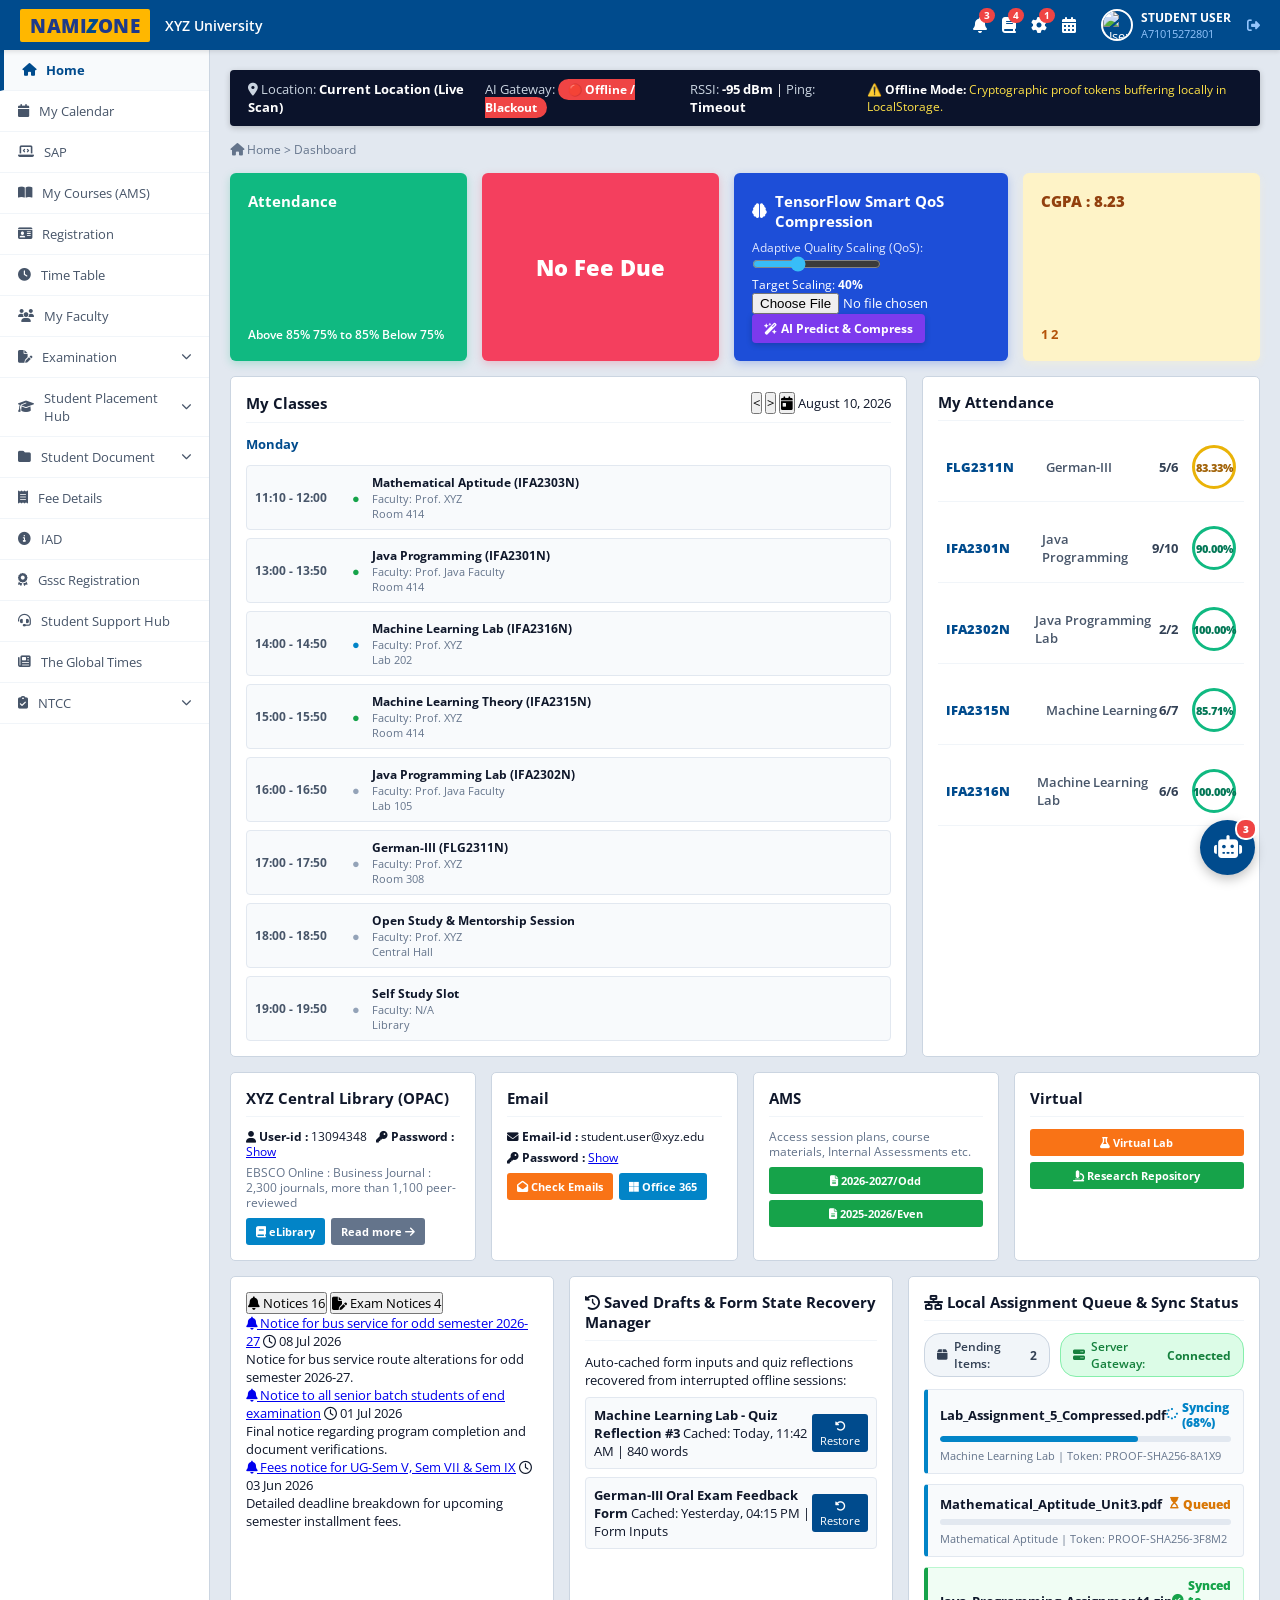
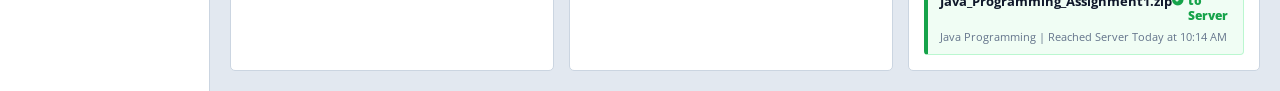
==== dashboard.html @ 03df03f0 "Initial commit: clean stable baseline" ====
<!DOCTYPE html>
<html lang="en">
<head>
    <meta charset="UTF-8">
    <meta name="viewport" content="width=device-width, initial-scale=1.0">
    <title>NAMIZONE - XYZ University Dashboard</title>
    <link rel="stylesheet" href="dashboard-style.css">
    <link href="https://fonts.googleapis.com/css2?family=Open+Sans:wght@400;600;700;800&display=swap" rel="stylesheet">
    <link rel="stylesheet" href="https://cdnjs.cloudflare.com/ajax/libs/font-awesome/6.4.0/css/all.min.css">
    
    <!-- TensorFlow.js Library -->
    <script src="https://cdn.jsdelivr.net/npm/@tensorflow/tfjs@4.22.0/dist/tf.min.js"></script>
    <!-- Client-Side PDF Compression Library -->
    <script src="https://unpkg.com/pdf-lib@1.17.1/dist/pdf-lib.min.js"></script>
</head>
<body>

    <!-- REAL-TIME FACULTY NOTIFICATION TOAST CONTAINER -->
    <div id="notificationContainer" class="notification-container"></div>

    <!-- TOP HEADER BAR -->
    <header class="top-header">
        <div class="header-left">
            <div class="logo-box">
                <h1 class="namizone-logo">NAMI<span class="lightning">Z</span>ONE</h1>
            </div>
            <div class="uni-name">XYZ University</div>
        </div>

        <div class="header-right">
            <!-- INTERACTIVE BELL ICON & NOTIFICATION DRAWER -->
            <div class="nav-icon-badge" id="bellIconBtn" onclick="toggleNotificationPanel()" title="Faculty Updates & Alerts">
                <i class="fa-solid fa-bell"></i>
                <span class="badge red" id="bellBadgeCount">3</span>
            </div>

            <div class="nav-icon-badge"><i class="fa-solid fa-book"></i><span class="badge">4</span></div>
            
            <!-- GEAR ICON CONVERTED TO DARK MODE TOGGLE -->
            <div class="nav-icon-badge" id="themeToggleBtn" onclick="toggleDarkMode()" title="Toggle Dark Mode">
                <i class="fa-solid fa-gear" id="themeIcon"></i>
                <span class="badge">1</span>
            </div>

            <div class="nav-icon-badge"><i class="fa-solid fa-calendar-days"></i></div>
            
            <div class="user-profile">
                <img src="https://via.placeholder.com/32" alt="User Profile" class="avatar">
                <div class="user-info">
                    <span class="user-name">STUDENT USER</span>
                    <span class="user-sub" id="userRollNumber">Loading ID...</span>
                </div>
                <i class="fa-solid fa-right-from-bracket logout-icon" onclick="logout()" title="Logout"></i>
            </div>

            <!-- LIVE FACULTY NOTIFICATION DRAWER PANEL -->
            <div id="notificationPanel" class="notification-panel hidden">
                <div class="panel-header">
                    <div class="panel-title">
                        <i class="fa-solid fa-bell text-blue"></i>
                        <span>Faculty Updates & Alerts</span>
                    </div>
                    <button class="panel-close-btn" onclick="toggleNotificationPanel()"><i class="fa-solid fa-xmark"></i></button>
                </div>

                <div class="panel-body" id="notificationPanelList">
                    <!-- Initial Faculty Notifications -->
                    <div class="panel-item">
                        <div class="item-icon class-start"><i class="fa-solid fa-chalkboard-user"></i></div>
                        <div class="item-content">
                            <strong>Prof. Java Faculty</strong>
                            <p>Scheduled Session: Java Programming (IFA2301N)</p>
                            <span class="item-time">Today, 01:00 PM</span>
                        </div>
                    </div>

                    <div class="panel-item">
                        <div class="item-icon assignment"><i class="fa-solid fa-file-circle-plus"></i></div>
                        <div class="item-content">
                            <strong>Prof. Java Faculty • Java Programming Lab</strong>
                            <p>New Assignment: Unit 3 Multithreaded Banking Application</p>
                            <span class="item-time">Yesterday, 04:15 PM</span>
                        </div>
                    </div>

                    <div class="panel-item">
                        <div class="item-icon quiz"><i class="fa-solid fa-pen-ruler"></i></div>
                        <div class="item-content">
                            <strong>Prof. Java Faculty • Java Programming</strong>
                            <p>Pop Quiz #2: Multithreading & Exception Handling</p>
                            <span class="item-time">2 days ago</span>
                        </div>
                    </div>
                </div>

                <div class="panel-footer">
                    <button onclick="clearNotificationBadge()"><i class="fa-solid fa-check-double"></i> Mark All as Read</button>
                </div>
            </div>
        </div>
    </header>

    <div class="app-layout">
        
        <!-- SIDEBAR NAVIGATION -->
        <aside class="sidebar">
            <ul class="nav-menu">
                <li class="nav-item active"><i class="fa-solid fa-house"></i> Home</li>
                <li class="nav-item"><i class="fa-solid fa-calendar"></i> My Calendar</li>
                <li class="nav-item"><i class="fa-solid fa-laptop-code"></i> SAP</li>
                <li class="nav-item" onclick="window.location.href='lms.html';"><i class="fa-solid fa-book-open"></i> My Courses (AMS)</li>
                <li class="nav-item"><i class="fa-solid fa-id-card"></i> Registration</li>
                <li class="nav-item"><i class="fa-solid fa-clock"></i> Time Table</li>
                <li class="nav-item"><i class="fa-solid fa-users"></i> My Faculty</li>
                <li class="nav-item dropdown"><i class="fa-solid fa-file-pen"></i> Examination <i class="fa-solid fa-chevron-down arrow"></i></li>
                <li class="nav-item dropdown"><i class="fa-solid fa-graduation-cap"></i> Student Placement Hub <i class="fa-solid fa-chevron-down arrow"></i></li>
                <li class="nav-item dropdown"><i class="fa-solid fa-folder"></i> Student Document <i class="fa-solid fa-chevron-down arrow"></i></li>
                <li class="nav-item"><i class="fa-solid fa-receipt"></i> Fee Details</li>
                <li class="nav-item"><i class="fa-solid fa-circle-info"></i> IAD</li>
                <li class="nav-item"><i class="fa-solid fa-award"></i> Gssc Registration</li>
                <li class="nav-item"><i class="fa-solid fa-headset"></i> Student Support Hub</li>
                <li class="nav-item"><i class="fa-solid fa-newspaper"></i> The Global Times</li>
                <li class="nav-item dropdown"><i class="fa-solid fa-clipboard-check"></i> NTCC <i class="fa-solid fa-chevron-down arrow"></i></li>
            </ul>
        </aside>

        <!-- MAIN DASHBOARD CONTENT -->
        <main class="main-content">
            
            <!-- TELEMETRY AI GUARDIAN BAR -->
            <section class="telemetry-bar">
                <div class="telemetry-item">
                    <span class="label"><i class="fa-solid fa-location-dot"></i> Location:</span>
                    <strong id="locationLabel">Live Network Scan Active</strong>
                </div>
                <div class="telemetry-item">
                    <span class="label">AI Gateway:</span>
                    <span id="networkState" class="status-pill green">🟢 Scanning...</span>
                </div>
                <div class="telemetry-item">
                    <span class="label">RSSI:</span> <strong id="rssiValue">Measuring...</strong> | 
                    <span class="label">Ping:</span> <strong id="pingValue">Measuring...</strong>
                </div>
                <div class="ai-banner-mini" id="aiBannerText">
                    🔄 <strong>AI Guardian:</strong> Establishing real-time gateway latency diagnostic...
                </div>
            </section>

            <!-- BREADCRUMB -->
            <div class="breadcrumb">
                <i class="fa-solid fa-house"></i> Home &gt; Dashboard
            </div>

            <!-- TOP 4 METRIC WIDGETS -->
            <div class="top-widgets">
                
                <!-- Attendance Widget -->
                <div class="widget-card widget-attendance">
                    <div class="widget-title">Attendance</div>
                    <div class="donut-container">
                        <div class="legend">
                            <span class="leg-item"><span class="dot green"></span> Above 85%</span>
                            <span class="leg-item"><span class="dot orange"></span> 75% to 85%</span>
                            <span class="leg-item"><span class="dot red"></span> Below 75%</span>
                        </div>
                    </div>
                </div>

                <!-- Fee Widget -->
                <div class="widget-card widget-fee">
                    <h2>No Fee Due</h2>
                </div>

                <!-- SMART FILE & PDF COMPRESSION SELECTOR (POWERED BY TENSORFLOW.JS) -->
                <div class="widget-card widget-feature">
                    <div class="feature-header">
                        <h3><i class="fa-solid fa-brain"></i> TensorFlow Smart QoS Compression</h3>
                    </div>
                    <div class="feature-body">
                        <div class="scale-control">
                            <label for="compressionRange">Adaptive Quality Scaling (QoS):</label>
                            <input type="range" id="compressionRange" min="10" max="100" value="40" oninput="updateScaleLabel(this.value)">
                            <div class="scale-status">
                                Target Scaling: <strong id="scaleValue">40%</strong> 
                                <span id="aiPredictBadge" class="ai-badge hidden">🤖 TensorFlow Predicted</span>
                            </div>
                        </div>

                        <div class="mini-upload-row">
                            <input type="file" id="dashboardFile" accept="application/pdf, image/jpeg, image/png" onchange="handleFileChange(event)">
                            <button class="btn-ai" onclick="predictAndCompressWithTF()">
                                <i class="fa-solid fa-wand-magic-sparkles"></i> AI Predict & Compress
                            </button>
                        </div>

                        <!-- Real-time Compression Stats -->
                        <div id="compressionStats" class="compression-stats hidden">
                            <div class="stat-box original">
                                <span>Original Size:</span>
                                <strong id="originalSize">0 KB</strong>
                            </div>
                            <div class="stat-box compressed">
                                <span>Compressed:</span>
                                <strong id="compressedSize">0 KB</strong>
                            </div>
                        </div>

                        <div id="proofOutput" class="proof-output hidden"></div>
                        
                        <canvas id="compressionCanvas" style="display:none;"></canvas>
                    </div>
                </div>

                <!-- CGPA Chart Widget -->
                <div class="widget-card widget-cgpa">
                    <div class="widget-title">CGPA : 8.23</div>
                    <div class="chart-box">
                        <div class="line-chart-placeholder">
                            <span class="point p1">1</span>
                            <span class="point p2">2</span>
                        </div>
                    </div>
                </div>

            </div>

            <!-- MIDDLE CONTENT GRID: MY CLASSES & MY ATTENDANCE -->
            <div class="bottom-grid">
                
                <!-- MY CLASSES SECTION -->
                <div class="grid-card my-classes-card">
                    <div class="card-header-bar">
                        <h2>My Classes</h2>
                        <div class="date-controls">
                            <button class="nav-btn">&lt;</button>
                            <button class="nav-btn">&gt;</button>
                            <button class="cal-btn"><i class="fa-solid fa-calendar-day"></i></button>
                            <span class="current-date">August 10, 2026</span>
                        </div>
                    </div>

                    <div class="classes-list">
                        <div class="day-heading">Monday</div>

                        <!-- Slot 1 -->
                        <div class="class-row">
                            <span class="time-col">11:10 - 12:00</span>
                            <span class="status-dot green">●</span>
                            <div class="class-info">
                                <strong>Mathematical Aptitude (IFA2303N)</strong>
                                <span>Faculty: Prof. XYZ</span>
                                <span class="room">Room 414</span>
                            </div>
                        </div>

                        <!-- Slot 2 -->
                        <div class="class-row">
                            <span class="time-col">13:00 - 13:50</span>
                            <span class="status-dot green">●</span>
                            <div class="class-info">
                                <strong>Java Programming (IFA2301N)</strong>
                                <span>Faculty: Prof. Java Faculty</span>
                                <span class="room">Room 414</span>
                            </div>
                        </div>

                        <!-- Slot 3 -->
                        <div class="class-row">
                            <span class="time-col">14:00 - 14:50</span>
                            <span class="status-dot blue">●</span>
                            <div class="class-info">
                                <strong>Machine Learning Lab (IFA2316N)</strong>
                                <span>Faculty: Prof. XYZ</span>
                                <span class="room">Lab 202</span>
                            </div>
                        </div>

                        <!-- Slot 4 -->
                        <div class="class-row">
                            <span class="time-col">15:00 - 15:50</span>
                            <span class="status-dot green">●</span>
                            <div class="class-info">
                                <strong>Machine Learning Theory (IFA2315N)</strong>
                                <span>Faculty: Prof. XYZ</span>
                                <span class="room">Room 414</span>
                            </div>
                        </div>

                        <!-- Slot 5 -->
                        <div class="class-row unassigned">
                            <span class="time-col">16:00 - 16:50</span>
                            <span class="status-dot gray">●</span>
                            <div class="class-info">
                                <strong>Java Programming Lab (IFA2302N)</strong>
                                <span>Faculty: Prof. Java Faculty</span>
                                <span class="room">Lab 105</span>
                            </div>
                        </div>

                        <!-- Slot 6 -->
                        <div class="class-row unassigned">
                            <span class="time-col">17:00 - 17:50</span>
                            <span class="status-dot gray">●</span>
                            <div class="class-info">
                                <strong>German-III (FLG2311N)</strong>
                                <span>Faculty: Prof. XYZ</span>
                                <span class="room">Room 308</span>
                            </div>
                        </div>

                        <!-- Slot 7 -->
                        <div class="class-row unassigned">
                            <span class="time-col">18:00 - 18:50</span>
                            <span class="status-dot gray">●</span>
                            <div class="class-info">
                                <strong>Open Study & Mentorship Session</strong>
                                <span>Faculty: Prof. XYZ</span>
                                <span class="room">Central Hall</span>
                            </div>
                        </div>

                        <!-- Slot 8 -->
                        <div class="class-row unassigned">
                            <span class="time-col">19:00 - 19:50</span>
                            <span class="status-dot gray">●</span>
                            <div class="class-info">
                                <strong>Self Study Slot</strong>
                                <span>Faculty: N/A</span>
                                <span class="room">Library</span>
                            </div>
                        </div>

                    </div>
                </div>

                <!-- MY ATTENDANCE SECTION -->
                <div class="grid-card my-attendance-card">
                    <div class="card-header-bar">
                        <h2>My Attendance</h2>
                    </div>

                    <div class="attendance-list">
                        
                        <!-- Subject 1 -->
                        <div class="attendance-item">
                            <div class="sub-details">
                                <span class="sub-code">FLG2311N</span>
                                <span class="sub-name">German-III</span>
                            </div>
                            <div class="att-right">
                                <span class="fraction">5/6</span>
                                <div class="percentage-badge yellow">83.33%</div>
                            </div>
                        </div>

                        <!-- Subject 2 -->
                        <div class="attendance-item">
                            <div class="sub-details">
                                <span class="sub-code">IFA2301N</span>
                                <span class="sub-name">Java Programming</span>
                            </div>
                            <div class="att-right">
                                <span class="fraction">9/10</span>
                                <div class="percentage-badge green">90.00%</div>
                            </div>
                        </div>

                        <!-- Subject 3 -->
                        <div class="attendance-item">
                            <div class="sub-details">
                                <span class="sub-code">IFA2302N</span>
                                <span class="sub-name">Java Programming Lab</span>
                            </div>
                            <div class="att-right">
                                <span class="fraction">2/2</span>
                                <div class="percentage-badge green">100.00%</div>
                            </div>
                        </div>

                        <!-- Subject 4 -->
                        <div class="attendance-item">
                            <div class="sub-details">
                                <span class="sub-code">IFA2315N</span>
                                <span class="sub-name">Machine Learning</span>
                            </div>
                            <div class="att-right">
                                <span class="fraction">6/7</span>
                                <div class="percentage-badge green">85.71%</div>
                            </div>
                        </div>

                        <!-- Subject 5 -->
                        <div class="attendance-item">
                            <div class="sub-details">
                                <span class="sub-code">IFA2316N</span>
                                <span class="sub-name">Machine Learning Lab</span>
                            </div>
                            <div class="att-right">
                                <span class="fraction">6/6</span>
                                <div class="percentage-badge green">100.00%</div>
                            </div>
                        </div>

                    </div>
                </div>

            </div>

            <!-- LOWER DASHBOARD GRID: UTILITIES, NOTICES, RECOVERY & SYNC PANELS -->
            <div class="lower-grid">
                
                <!-- ROW 1: UTILITY WIDGETS -->
                <div class="utility-row">
                    <!-- Library Card -->
                    <div class="grid-card util-card">
                        <div class="card-header-bar">
                            <h2>XYZ Central Library (OPAC)</h2>
                        </div>
                        <div class="util-body">
                            <p><i class="fa-solid fa-user"></i> <strong>User-id :</strong> 13094348 &nbsp; <i class="fa-solid fa-key"></i> <strong>Password :</strong> <a href="#" onclick="return false;">Show</a></p>
                            <p class="sub-text">EBSCO Online : Business Journal : 2,300 journals, more than 1,100 peer-reviewed</p>
                            <div class="btn-row">
                                <button class="btn-blue"><i class="fa-solid fa-book"></i> eLibrary</button>
                                <button class="btn-gray">Read more <i class="fa-solid fa-arrow-right"></i></button>
                            </div>
                        </div>
                    </div>

                    <!-- Email Card -->
                    <div class="grid-card util-card">
                        <div class="card-header-bar">
                            <h2>Email</h2>
                        </div>
                        <div class="util-body">
                            <p><i class="fa-solid fa-envelope"></i> <strong>Email-id :</strong> student.user@xyz.edu</p>
                            <p><i class="fa-solid fa-key"></i> <strong>Password :</strong> <a href="#" onclick="return false;">Show</a></p>
                            <div class="btn-row">
                                <button class="btn-orange"><i class="fa-solid fa-envelope-open"></i> Check Emails</button>
                                <button class="btn-blue"><i class="fa-brands fa-microsoft"></i> Office 365</button>
                            </div>
                        </div>
                    </div>

                    <!-- AMS Card (Linked to lms.html) -->
                    <div class="grid-card util-card">
                        <div class="card-header-bar">
                            <h2>AMS</h2>
                        </div>
                        <div class="util-body">
                            <p class="sub-text">Access session plans, course materials, Internal Assessments etc.</p>
                            <div class="btn-col">
                                <button class="btn-green" onclick="window.location.href='lms.html';">
                                    <i class="fa-solid fa-file-lines"></i> 2026-2027/Odd
                                </button>
                                <button class="btn-green" onclick="window.location.href='lms.html';">
                                    <i class="fa-solid fa-file-lines"></i> 2025-2026/Even
                                </button>
                            </div>
                        </div>
                    </div>

                    <!-- Virtual Card -->
                    <div class="grid-card util-card">
                        <div class="card-header-bar">
                            <h2>Virtual</h2>
                        </div>
                        <div class="util-body">
                            <div class="btn-col">
                                <button class="btn-orange"><i class="fa-solid fa-flask"></i> Virtual Lab</button>
                                <button class="btn-green"><i class="fa-solid fa-microscope"></i> Research Repository</button>
                            </div>
                        </div>
                    </div>
                </div>

                <!-- ROW 2: NOTICES, RECOVERY MANAGER & SYNC DASHBOARD -->
                <div class="secondary-grid">
                    
                    <!-- NOTICES SECTION -->
                    <div class="grid-card notices-card">
                        <div class="card-header-tabs">
                            <button class="tab-btn active"><i class="fa-solid fa-bell"></i> Notices <span class="badge-count">16</span></button>
                            <button class="tab-btn"><i class="fa-solid fa-file-pen"></i> Exam Notices <span class="badge-count red">4</span></button>
                        </div>
                        <div class="notices-list">
                            <div class="notice-item">
                                <a href="#" class="notice-title"><i class="fa-solid fa-bell green"></i> Notice for bus service for odd semester 2026-27</a>
                                <span class="notice-date"><i class="fa-regular fa-clock"></i> 08 Jul 2026</span>
                                <p class="notice-desc">Notice for bus service route alterations for odd semester 2026-27.</p>
                            </div>
                            <div class="notice-item">
                                <a href="#" class="notice-title"><i class="fa-solid fa-bell green"></i> Notice to all senior batch students of end examination</a>
                                <span class="notice-date"><i class="fa-regular fa-clock"></i> 01 Jul 2026</span>
                                <p class="notice-desc">Final notice regarding program completion and document verifications.</p>
                            </div>
                            <div class="notice-item">
                                <a href="#" class="notice-title"><i class="fa-solid fa-bell green"></i> Fees notice for UG-Sem V, Sem VII & Sem IX</a>
                                <span class="notice-date"><i class="fa-regular fa-clock"></i> 03 Jun 2026</span>
                                <p class="notice-desc">Detailed deadline breakdown for upcoming semester installment fees.</p>
                            </div>
                        </div>
                    </div>

                    <!-- SAVED DRAFTS & FORM STATE RECOVERY MANAGER -->
                    <div class="grid-card recovery-card">
                        <div class="card-header-bar">
                            <h2><i class="fa-solid fa-clock-rotate-left"></i> Saved Drafts & Form State Recovery Manager</h2>
                        </div>
                        <div class="recovery-body">
                            <p class="section-hint">Auto-cached form inputs and quiz reflections recovered from interrupted offline sessions:</p>
                            
                            <div class="drafts-list">
                                <div class="draft-item">
                                    <div class="draft-info">
                                        <strong>Machine Learning Lab - Quiz Reflection #3</strong>
                                        <span>Cached: Today, 11:42 AM | 840 words</span>
                                    </div>
                                    <button class="btn-restore" onclick="restoreDraft('ML Quiz Reflection #3')"><i class="fa-solid fa-rotate-left"></i> Restore</button>
                                </div>

                                <div class="draft-item">
                                    <div class="draft-info">
                                        <strong>German-III Oral Exam Feedback Form</strong>
                                        <span>Cached: Yesterday, 04:15 PM | Form Inputs</span>
                                    </div>
                                    <button class="btn-restore" onclick="restoreDraft('German-III Oral Form')"><i class="fa-solid fa-rotate-left"></i> Restore</button>
                                </div>
                            </div>

                            <div id="draftRestoreAlert" class="restore-alert hidden"></div>
                        </div>
                    </div>

                    <!-- LOCAL ASSIGNMENT QUEUE & SYNC STATUS DASHBOARD -->
                    <div class="grid-card sync-dashboard-card">
                        <div class="card-header-bar">
                            <h2><i class="fa-solid fa-network-wired"></i> Local Assignment Queue & Sync Status</h2>
                        </div>
                        <div class="sync-body">
                            <div class="queue-status-summary">
                                <span class="queue-pill"><i class="fa-solid fa-box"></i> Pending Items: <strong id="pendingQueueCount">2</strong></span>
                                <span class="queue-pill green"><i class="fa-solid fa-server"></i> Server Gateway: <strong>Connected</strong></span>
                            </div>

                            <div class="queue-items-list">
                                <!-- Queue Item 1 -->
                                <div class="queue-item">
                                    <div class="queue-item-header">
                                        <strong>Lab_Assignment_5_Compressed.pdf</strong>
                                        <span class="sync-status-badge syncing"><i class="fa-solid fa-spinner fa-spin"></i> Syncing (68%)</span>
                                    </div>
                                    <div class="progress-bar-bg">
                                        <div class="progress-bar-fill" style="width: 68%;"></div>
                                    </div>
                                    <span class="queue-meta">Machine Learning Lab | Token: PROOF-SHA256-8A1X9</span>
                                </div>

                                <!-- Queue Item 2 -->
                                <div class="queue-item">
                                    <div class="queue-item-header">
                                        <strong>Mathematical_Aptitude_Unit3.pdf</strong>
                                        <span class="sync-status-badge queued"><i class="fa-solid fa-hourglass-start"></i> Queued</span>
                                    </div>
                                    <div class="progress-bar-bg">
                                        <div class="progress-bar-fill queued-fill" style="width: 0%;"></div>
                                    </div>
                                    <span class="queue-meta">Mathematical Aptitude | Token: PROOF-SHA256-3F8M2</span>
                                </div>

                                <!-- Queue Item 3 -->
                                <div class="queue-item completed">
                                    <div class="queue-item-header">
                                        <strong>Java_Programming_Assignment1.zip</strong>
                                        <span class="sync-status-badge success"><i class="fa-solid fa-circle-check"></i> Synced to Server</span>
                                    </div>
                                    <span class="queue-meta">Java Programming | Reached Server Today at 10:14 AM</span>
                                </div>
                            </div>
                        </div>
                    </div>

                </div>

            </div>

        </main>
    </div>

    <!-- FLOATING AI ASSISTANT BOT ICON & CHAT WINDOW -->
    <div class="bot-container">
        
        <!-- CHATBOX POPUP WINDOW -->
        <div id="chatboxWindow" class="chatbox-window hidden">
            <div class="chatbox-header">
                <div class="bot-title-info">
                    <i class="fa-solid fa-robot"></i>
                    <div>
                        <strong>Namizone AI Guardian</strong>
                        <span class="online-indicator">🟢 Live Assistant</span>
                    </div>
                </div>
                <button class="chat-close-btn" onclick="toggleChatbot()"><i class="fa-solid fa-xmark"></i></button>
            </div>

            <div class="chatbox-body">
                <div class="chat-message bot">
                    <p>👋 Hi <strong>XYZ Student</strong>! I checked your portal. Here are all your combined <strong>pending assignments</strong> across all subjects:</p>
                </div>

                <!-- COMBINED PENDING ASSIGNMENTS LIST -->
                <div class="pending-assignments-card">
                    <div class="pending-header">
                        <span><i class="fa-solid fa-clock"></i> Combined Pending List</span>
                        <span class="count-badge red">3 Items Due</span>
                    </div>

                    <div class="assignment-item urgent">
                        <div class="asgn-info">
                            <span class="sub-tag">Machine Learning Lab (IFA2316N)</span>
                            <strong>Lab Assignment 5: Clustering & PCA Implementation</strong>
                            <span class="due-text"><i class="fa-solid fa-triangle-exclamation"></i> Due Today, 11:59 PM</span>
                        </div>
                        <button class="btn-submit-fast" onclick="window.location.href='dashboard.html'"><i class="fa-solid fa-upload"></i> Submit</button>
                    </div>

                    <div class="assignment-item warning">
                        <div class="asgn-info">
                            <span class="sub-tag">Java Programming (IFA2301N)</span>
                            <strong>Unit 3 Mini-Project: Multithreaded Banking App</strong>
                            <span class="due-text"><i class="fa-regular fa-clock"></i> Due in 2 Days (Aug 13)</span>
                        </div>
                        <button class="btn-submit-fast" onclick="window.location.href='dashboard.html'"><i class="fa-solid fa-upload"></i> Submit</button>
                    </div>

                    <div class="assignment-item standard">
                        <div class="asgn-info">
                            <span class="sub-tag">Mathematical Aptitude (IFA2303N)</span>
                            <strong>Problem Set 4: Probability & Permutations</strong>
                            <span class="due-text"><i class="fa-regular fa-clock"></i> Due in 5 Days (Aug 16)</span>
                        </div>
                        <button class="btn-submit-fast" onclick="window.location.href='dashboard.html'"><i class="fa-solid fa-upload"></i> Submit</button>
                    </div>
                </div>

                <div class="chat-message bot">
                    <p>💡 <em>Tip: You can use our TensorFlow Compression Gateway on the main dashboard to submit even during network drops!</em></p>
                </div>
            </div>

            <div class="chatbox-footer">
                <input type="text" id="chatInput" placeholder="Ask AI Assistant..." onkeypress="handleChatKey(event)">
                <button onclick="sendChatMessage()"><i class="fa-solid fa-paper-plane"></i></button>
            </div>
        </div>

        <!-- FLOATING BOT TRIGGER BUTTON -->
        <div class="floating-bot" onclick="toggleChatbot()" title="Click for Pending Assignment Reminders">
            <i class="fa-solid fa-robot"></i>
            <span class="bot-badge">3</span>
        </div>
    </div>

    <script src="dashboard.js"></script>
</body>
</html>
---- dashboard-style.css ----
/* ==========================================================================
   NAMIZONE DASHBOARD — COMPLETE RESTORED STYLESHEET
   ========================================================================== */

* {
    margin: 0;
    padding: 0;
    box-sizing: border-box;
    font-family: 'Open Sans', sans-serif;
}

body {
    background-color: #E2E8F0;
    color: #0F172A;
    font-size: 13px;
    min-height: 100vh;
}

/* TOP HEADER BAR */
.top-header {
    background: #004B8D;
    color: #ffffff;
    height: 50px;
    display: flex;
    justify-content: space-between;
    align-items: center;
    padding: 0 20px;
    box-shadow: 0 2px 4px rgba(0,0,0,0.1);
    position: relative;
    z-index: 1000;
}

.header-left {
    display: flex;
    align-items: center;
    gap: 15px;
}

.logo-box {
    background: #FFB700;
    padding: 3px 10px;
    border-radius: 2px;
}

.namizone-logo {
    font-size: 1.2rem;
    font-weight: 800;
    color: #1E3A8A;
    letter-spacing: 0.5px;
}

.namizone-logo .lightning {
    color: #004B8D;
    font-style: italic;
}

.uni-name {
    font-size: 0.9rem;
    font-weight: 600;
}

.header-right {
    display: flex;
    align-items: center;
    gap: 15px;
    position: relative;
}

.nav-icon-badge {
    position: relative;
    color: #ffffff;
    font-size: 1rem;
    cursor: pointer;
}

.nav-icon-badge .badge {
    position: absolute;
    top: -6px;
    right: -8px;
    background: #EF4444;
    color: white;
    font-size: 0.6rem;
    font-weight: bold;
    padding: 1px 5px;
    border-radius: 10px;
}

.user-profile {
    display: flex;
    align-items: center;
    gap: 8px;
    margin-left: 10px;
}

.user-profile .avatar {
    width: 32px;
    height: 32px;
    border-radius: 50%;
    border: 2px solid #ffffff;
}

.user-info {
    display: flex;
    flex-direction: column;
    font-size: 0.75rem;
}

.user-name { font-weight: bold; }
.user-sub { color: #93C5FD; font-size: 0.68rem; }

.logout-icon {
    cursor: pointer;
    margin-left: 8px;
    color: #93C5FD;
    transition: color 0.2s;
}
.logout-icon:hover { color: #ffffff; }

/* NOTIFICATION BELL DRAWER PANEL */
.notification-panel {
    position: absolute;
    top: 45px;
    right: 180px;
    width: 340px;
    background: #ffffff;
    border: 1px solid #CBD5E1;
    border-radius: 8px;
    box-shadow: 0 10px 25px rgba(0, 0, 0, 0.18);
    z-index: 99999;
    display: flex;
    flex-direction: column;
    overflow: hidden;
    animation: fadeInPanel 0.2s ease-out;
}

@keyframes fadeInPanel {
    from { opacity: 0; transform: translateY(-8px); }
    to { opacity: 1; transform: translateY(0); }
}

.panel-header {
    background: #0F172A;
    color: white;
    padding: 12px 15px;
    display: flex;
    justify-content: space-between;
    align-items: center;
}

.panel-title {
    display: flex;
    align-items: center;
    gap: 8px;
    font-size: 0.85rem;
    font-weight: 700;
}

.panel-title i { color: #38BDF8; }

.panel-close-btn {
    background: transparent;
    border: none;
    color: #94A3B8;
    font-size: 0.95rem;
    cursor: pointer;
}
.panel-close-btn:hover { color: white; }

.panel-body {
    max-height: 320px;
    overflow-y: auto;
    padding: 8px;
    display: flex;
    flex-direction: column;
    gap: 6px;
    background: #F8FAFC;
}

.panel-item {
    background: #ffffff;
    border: 1px solid #E2E8F0;
    border-radius: 5px;
    padding: 10px;
    display: flex;
    gap: 10px;
    align-items: flex-start;
    transition: background 0.2s;
}

.panel-item.unread {
    border-left: 3px solid #0284C7;
    background: #F0F9FF;
}

.item-icon {
    width: 28px;
    height: 28px;
    border-radius: 50%;
    display: flex;
    align-items: center;
    justify-content: center;
    font-size: 0.75rem;
    color: white;
    flex-shrink: 0;
}

.item-icon.class-start { background: #16A34A; }
.item-icon.assignment { background: #EA580C; }
.item-icon.quiz { background: #7C3AED; }

.item-content {
    display: flex;
    flex-direction: column;
    gap: 2px;
}

.item-content strong {
    font-size: 0.75rem;
    color: #0F172A;
}

.item-content p {
    font-size: 0.72rem;
    color: #334155;
    line-height: 1.3;
}

.item-time {
    font-size: 0.65rem;
    color: #94A3B8;
    margin-top: 2px;
}

.panel-footer {
    padding: 8px 12px;
    background: #ffffff;
    border-top: 1px solid #CBD5E1;
    text-align: center;
}

.panel-footer button {
    background: transparent;
    border: none;
    color: #004B8D;
    font-size: 0.72rem;
    font-weight: bold;
    cursor: pointer;
}
.panel-footer button:hover { text-decoration: underline; }

/* REAL-TIME FACULTY TOAST CONTAINER */
.notification-container {
    position: fixed;
    top: 60px;
    right: 20px;
    z-index: 10000;
    display: flex;
    flex-direction: column;
    gap: 10px;
    max-width: 360px;
}

.notification-toast {
    background: #ffffff;
    border-left: 4px solid #0284C7;
    border-radius: 6px;
    box-shadow: 0 8px 20px rgba(0, 0, 0, 0.18);
    padding: 12px 15px;
    display: flex;
    align-items: flex-start;
    gap: 12px;
    animation: slideInRight 0.35s ease-out;
    transition: opacity 0.3s ease, transform 0.3s ease;
}

.notification-toast.quiz { border-left-color: #7C3AED; }
.notification-toast.assignment { border-left-color: #EA580C; }

@keyframes slideInRight {
    from { opacity: 0; transform: translateX(100%); }
    to { opacity: 1; transform: translateX(0); }
}

.toast-icon { font-size: 1.2rem; color: #0284C7; margin-top: 2px; }
.notification-toast.quiz .toast-icon { color: #7C3AED; }
.notification-toast.assignment .toast-icon { color: #EA580C; }

.toast-content { flex: 1; }
.toast-header { display: flex; justify-content: space-between; align-items: center; margin-bottom: 2px; }
.toast-author { font-size: 0.65rem; font-weight: 800; color: #004B8D; text-transform: uppercase; }
.toast-time { font-size: 0.62rem; color: #94A3B8; }
.toast-title { font-size: 0.8rem; font-weight: 700; color: #0F172A; line-height: 1.2; margin-bottom: 4px; }
.toast-sub { font-size: 0.7rem; color: #475569; }

.toast-close-btn { background: transparent; border: none; color: #94A3B8; font-size: 0.85rem; cursor: pointer; }
.toast-close-btn:hover { color: #0F172A; }

/* MAIN APP LAYOUT */
.app-layout {
    display: flex;
    min-height: calc(100vh - 50px);
}

/* SIDEBAR NAVIGATION */
.sidebar {
    width: 210px;
    background: #ffffff;
    border-right: 1px solid #CBD5E1;
}

.nav-menu { list-style: none; }

.nav-item {
    padding: 11px 18px;
    border-bottom: 1px solid #F1F5F9;
    color: #475569;
    font-size: 0.8rem;
    cursor: pointer;
    display: flex;
    align-items: center;
    gap: 10px;
    transition: background 0.2s, color 0.2s;
}

.nav-item:hover, .nav-item.active {
    background: #F8FAFC;
    color: #004B8D;
    font-weight: 700;
    border-left: 4px solid #004B8D;
}

.nav-item .arrow { margin-left: auto; font-size: 0.65rem; }

/* MAIN CONTENT AREA */
.main-content {
    flex: 1;
    padding: 20px;
    display: flex;
    flex-direction: column;
    gap: 15px;
}

/* 1. DARK NAVY TELEMETRY AI GUARDIAN BAR */
.telemetry-bar {
    background: #0B132B;
    color: #ffffff;
    border-radius: 4px;
    padding: 10px 18px;
    display: flex;
    align-items: center;
    gap: 20px;
    font-size: 0.82rem;
    box-shadow: 0 2px 6px rgba(0, 0, 0, 0.2);
}

.telemetry-bar .label { color: #CBD5E1; }
.telemetry-bar strong { color: #ffffff; }

.status-pill {
    padding: 3px 10px;
    border-radius: 12px;
    font-weight: bold;
    font-size: 0.72rem;
}

.status-pill.green { background: #10B981; color: #ffffff; }
.status-pill.yellow { background: #F59E0B; color: #ffffff; }
.status-pill.red { background: #EF4444; color: #ffffff; }

.ai-banner-mini {
    margin-left: auto;
    font-size: 0.75rem;
    color: #FDE047;
}

.ai-banner-mini strong { color: #ffffff; }

/* BREADCRUMB */
.breadcrumb {
    font-size: 0.78rem;
    color: #64748B;
}

/* 2. TOP 4 COLORED WIDGETS GRID */
.top-widgets {
    display: grid;
    grid-template-columns: repeat(4, 1fr);
    gap: 15px;
}

/* WIDGET 1: EMERALD GREEN ATTENDANCE CARD */
.widget-card.widget-attendance {
    background: #10B981;
    color: #ffffff;
    border-radius: 6px;
    padding: 18px;
    min-height: 160px;
    display: flex;
    flex-direction: column;
    justify-content: space-between;
    box-shadow: 0 3px 8px rgba(16, 185, 129, 0.25);
}

.widget-card.widget-attendance .widget-title {
    color: #ffffff;
    font-size: 0.95rem;
    font-weight: 700;
}

.widget-card.widget-attendance .legend {
    color: #ffffff;
    font-size: 0.78rem;
    font-weight: 600;
}

/* WIDGET 2: VIBRANT CORAL RED FEE CARD */
.widget-card.widget-fee {
    background: #F43F5E;
    color: #ffffff;
    border-radius: 6px;
    padding: 18px;
    min-height: 160px;
    display: flex;
    align-items: center;
    justify-content: center;
    box-shadow: 0 3px 8px rgba(244, 63, 94, 0.25);
}

.widget-card.widget-fee h2 {
    color: #ffffff;
    font-size: 1.4rem;
    font-weight: 800;
}

/* WIDGET 3: ROYAL BLUE TENSORFLOW CARD */
.widget-card.widget-feature {
    background: #1D4ED8;
    color: #ffffff;
    border-radius: 6px;
    padding: 18px;
    min-height: 160px;
    box-shadow: 0 3px 8px rgba(29, 78, 216, 0.25);
}

.widget-card.widget-feature .feature-header h3 {
    color: #ffffff;
    font-size: 0.92rem;
    font-weight: bold;
    display: flex;
    align-items: center;
    gap: 8px;
}

.widget-card.widget-feature label {
    color: #E0E7FF;
    font-size: 0.75rem;
    margin-top: 8px;
    display: block;
}

.widget-card.widget-feature input[type="range"] {
    accent-color: #38BDF8;
}

.widget-card.widget-feature .scale-status {
    color: #ffffff;
    font-size: 0.75rem;
}

.widget-card.widget-feature .btn-ai {
    background: #7C3AED;
    color: #ffffff;
    border: none;
    padding: 6px 12px;
    border-radius: 4px;
    font-size: 0.75rem;
    font-weight: bold;
    cursor: pointer;
    box-shadow: 0 2px 6px rgba(0,0,0,0.2);
}
.widget-card.widget-feature .btn-ai:hover { background: #6D28D9; }

/* WIDGET 4: SOFT WARM YELLOW CGPA CARD */
.widget-card.widget-cgpa {
    background: #FEF3C7;
    color: #92400E;
    border-radius: 6px;
    padding: 18px;
    min-height: 160px;
    display: flex;
    flex-direction: column;
    justify-content: space-between;
    box-shadow: 0 3px 8px rgba(254, 243, 199, 0.4);
}

.widget-card.widget-cgpa .widget-title {
    color: #92400E;
    font-size: 0.95rem;
    font-weight: 800;
}

.widget-card.widget-cgpa .line-chart-placeholder {
    color: #B45309;
    font-weight: bold;
}

/* MIDDLE GRID: MY CLASSES & ATTENDANCE */
.bottom-grid {
    display: grid;
    grid-template-columns: 2fr 1fr;
    gap: 15px;
}

.grid-card {
    background: #ffffff;
    border: 1px solid #CBD5E1;
    border-radius: 5px;
    padding: 15px;
}

.card-header-bar {
    display: flex;
    justify-content: space-between;
    align-items: center;
    border-bottom: 1px solid #F1F5F9;
    padding-bottom: 8px;
    margin-bottom: 12px;
}

.card-header-bar h2 {
    font-size: 0.95rem;
    color: #0F172A;
}

.classes-list {
    display: flex;
    flex-direction: column;
    gap: 8px;
}

.day-heading {
    font-weight: bold;
    font-size: 0.8rem;
    color: #004B8D;
    margin-bottom: 4px;
}

.class-row {
    display: flex;
    align-items: center;
    gap: 12px;
    padding: 8px;
    background: #F8FAFC;
    border: 1px solid #E2E8F0;
    border-radius: 4px;
}

.time-col {
    font-weight: bold;
    font-size: 0.72rem;
    width: 85px;
    color: #475569;
}

.status-dot { font-size: 0.8rem; transition: color 0.3s; }
.status-dot.green { color: #16A34A; }
.status-dot.blue { color: #0284C7; }
.status-dot.gray { color: #94A3B8; }

.class-info {
    display: flex;
    flex-direction: column;
}

.class-info strong { font-size: 0.78rem; color: #0F172A; }
.class-info span { font-size: 0.68rem; color: #64748B; }

/* 3. MY ATTENDANCE — CIRCULAR OUTLINE BADGES */
.attendance-list {
    display: flex;
    flex-direction: column;
    gap: 12px;
}

.attendance-item {
    display: flex;
    justify-content: space-between;
    align-items: center;
    padding: 12px 8px;
    background: transparent;
    border: none;
    border-bottom: 1px solid #f1f5f9;
}

.sub-details {
    display: flex;
    align-items: center;
    gap: 20px;
}

.sub-code {
    font-size: 0.82rem;
    color: #004b8d;
    font-weight: 800;
    width: 80px;
}

.sub-name {
    font-size: 0.82rem;
    font-weight: 600;
    color: #475569;
}

.att-right {
    display: flex;
    align-items: center;
    gap: 14px;
}

.fraction {
    font-size: 0.8rem;
    color: #334155;
    font-weight: 700;
}

.percentage-badge {
    width: 44px;
    height: 44px;
    border-radius: 50%;
    display: flex;
    align-items: center;
    justify-content: center;
    font-size: 0.68rem;
    font-weight: 800;
    background: #ffffff;
    box-sizing: border-box;
}

.percentage-badge.green {
    border: 3px solid #10b981;
    color: #047857;
}

.percentage-badge.yellow {
    border: 3px solid #eab308;
    color: #a16207;
}

/* LOWER GRID: UTILITIES, RECOVERY & QUEUE */
.lower-grid {
    display: flex;
    flex-direction: column;
    gap: 15px;
}

.utility-row {
    display: grid;
    grid-template-columns: repeat(4, 1fr);
    gap: 15px;
}

.util-card .util-body p {
    font-size: 0.72rem;
    margin-bottom: 6px;
}

.sub-text { font-size: 0.68rem; color: #64748B; margin-bottom: 8px; }

.btn-row, .btn-col {
    display: flex;
    gap: 6px;
    margin-top: 8px;
}
.btn-col { flex-direction: column; }

.btn-blue, .btn-gray, .btn-orange, .btn-green {
    border: none;
    padding: 6px 10px;
    border-radius: 3px;
    font-size: 0.7rem;
    font-weight: bold;
    cursor: pointer;
    color: white;
}

.btn-blue { background: #0284C7; }
.btn-gray { background: #64748B; }
.btn-orange { background: #F97316; }
.btn-green { background: #16A34A; }

.secondary-grid {
    display: grid;
    grid-template-columns: repeat(3, 1fr);
    gap: 15px;
}

/* SAVED DRAFTS */
.drafts-list {
    display: flex;
    flex-direction: column;
    gap: 8px;
    margin-top: 8px;
}

.draft-item {
    background: #F8FAFC;
    border: 1px solid #E2E8F0;
    padding: 8px;
    border-radius: 4px;
    display: flex;
    justify-content: space-between;
    align-items: center;
}

.btn-restore {
    background: #004B8D;
    color: white;
    border: none;
    padding: 4px 8px;
    border-radius: 3px;
    font-size: 0.68rem;
    cursor: pointer;
}

.restore-alert {
    margin-top: 8px;
    background: #DCFCE7;
    color: #15803D;
    padding: 6px;
    border-radius: 3px;
    font-size: 0.7rem;
}

/* 4. LOCAL ASSIGNMENT QUEUE & SYNC STATUS */
.sync-body {
    display: flex;
    flex-direction: column;
    gap: 12px;
    margin-top: 8px;
}

.queue-status-summary {
    display: flex;
    gap: 10px;
}

.queue-pill {
    background: #f1f5f9;
    border: 1px solid #cbd5e1;
    color: #334155;
    padding: 4px 12px;
    border-radius: 16px;
    font-size: 0.75rem;
    font-weight: 600;
    display: flex;
    align-items: center;
    gap: 6px;
}

.queue-pill.green {
    background: #dcfce7;
    border-color: #86efac;
    color: #15803d;
}

.queue-items-list {
    display: flex;
    flex-direction: column;
    gap: 10px;
}

.queue-item {
    background: #f8fafc;
    border: 1px solid #e2e8f0;
    border-left: 4px solid #0284c7;
    border-radius: 4px;
    padding: 10px 12px;
    display: flex;
    flex-direction: column;
    gap: 6px;
}

.queue-item.completed {
    background: #f0fdf4;
    border-color: #bbf7d0;
    border-left: 4px solid #16a34a;
}

.queue-item-header {
    display: flex;
    justify-content: space-between;
    align-items: center;
}

.queue-item-header strong {
    font-size: 0.82rem;
    color: #0f172a;
    font-weight: 700;
}

.sync-status-badge {
    font-size: 0.72rem;
    font-weight: 800;
    display: flex;
    align-items: center;
    gap: 4px;
}

.sync-status-badge.syncing { color: #0284c7; }
.sync-status-badge.queued { color: #d97706; }
.sync-status-badge.success { color: #16a34a; }

.progress-bar-bg {
    width: 100%;
    height: 6px;
    background: #e2e8f0;
    border-radius: 3px;
    overflow: hidden;
}

.progress-bar-fill {
    height: 100%;
    background: #0284c7;
    border-radius: 3px;
}

.progress-bar-fill.queued-fill {
    background: transparent;
}

.queue-meta {
    font-size: 0.7rem;
    color: #64748b;
}

/* FLOATING AI CHATBOT */
.bot-container {
    position: fixed;
    bottom: 25px;
    right: 25px;
    z-index: 9999;
}

.floating-bot {
    width: 55px;
    height: 55px;
    background: #004B8D;
    color: white;
    border-radius: 50%;
    display: flex;
    align-items: center;
    justify-content: center;
    font-size: 1.4rem;
    box-shadow: 0 4px 12px rgba(0,0,0,0.25);
    cursor: pointer;
    transition: transform 0.2s, background 0.2s;
    position: relative;
}
.floating-bot:hover { transform: scale(1.08); background: #0284C7; }

.bot-badge {
    position: absolute;
    top: -2px;
    right: -2px;
    background: #EF4444;
    color: white;
    font-size: 0.65rem;
    font-weight: 800;
    padding: 2px 6px;
    border-radius: 10px;
    border: 2px solid #ffffff;
}

.chatbox-window {
    position: absolute;
    bottom: 70px;
    right: 0;
    width: 360px;
    height: 480px;
    background: #ffffff;
    border-radius: 8px;
    border: 1px solid #CBD5E1;
    box-shadow: 0 8px 24px rgba(0,0,0,0.2);
    display: flex;
    flex-direction: column;
    overflow: hidden;
    animation: slideUp 0.25s ease-out;
}

@keyframes slideUp {
    from { opacity: 0; transform: translateY(15px); }
    to { opacity: 1; transform: translateY(0); }
}

.chatbox-header {
    background: #0F172A;
    color: white;
    padding: 12px 15px;
    display: flex;
    justify-content: space-between;
    align-items: center;
}

.bot-title-info { display: flex; align-items: center; gap: 10px; }
.bot-title-info i { font-size: 1.2rem; color: #38BDF8; }
.bot-title-info strong { display: block; font-size: 0.85rem; }
.online-indicator { font-size: 0.65rem; color: #4ADE80; }

.chat-close-btn { background: transparent; border: none; color: #94A3B8; font-size: 1rem; cursor: pointer; }
.chat-close-btn:hover { color: white; }

.chatbox-body {
    flex: 1;
    padding: 12px;
    overflow-y: auto;
    background: #F8FAFC;
    display: flex;
    flex-direction: column;
    gap: 10px;
}

.chat-message.bot p {
    background: #E2E8F0;
    color: #1E293B;
    padding: 8px 12px;
    border-radius: 6px;
    font-size: 0.78rem;
    line-height: 1.4;
}

.pending-assignments-card {
    background: #ffffff;
    border: 1px solid #CBD5E1;
    border-radius: 6px;
    padding: 10px;
    display: flex;
    flex-direction: column;
    gap: 8px;
}

.pending-header {
    display: flex;
    justify-content: space-between;
    align-items: center;
    font-size: 0.75rem;
    font-weight: 800;
    color: #0F172A;
    border-bottom: 1px solid #F1F5F9;
    padding-bottom: 6px;
}

.count-badge.red {
    background: #FEF2F2;
    color: #991B1B;
    border: 1px solid #FCA5A5;
    padding: 1px 6px;
    border-radius: 10px;
    font-size: 0.65rem;
}

.assignment-item {
    background: #F8FAFC;
    border: 1px solid #E2E8F0;
    border-left: 3px solid #0284C7;
    padding: 8px;
    border-radius: 4px;
    display: flex;
    justify-content: space-between;
    align-items: center;
}

.assignment-item.urgent { border-left-color: #EF4444; background: #FFF5F5; }
.assignment-item.warning { border-left-color: #F59E0B; }

.asgn-info { display: flex; flex-direction: column; gap: 2px; max-width: 210px; }
.sub-tag { font-size: 0.62rem; font-weight: bold; color: #004B8D; }
.asgn-info strong { font-size: 0.72rem; color: #1E293B; line-height: 1.2; }
.due-text { font-size: 0.65rem; color: #DC2626; font-weight: bold; }

.btn-submit-fast {
    background: #16A34A;
    color: white;
    border: none;
    padding: 4px 8px;
    border-radius: 3px;
    font-size: 0.68rem;
    font-weight: bold;
    cursor: pointer;
}
.btn-submit-fast:hover { background: #15803D; }

.chatbox-footer {
    display: flex;
    padding: 8px;
    background: #ffffff;
    border-top: 1px solid #CBD5E1;
    gap: 6px;
}

.chatbox-footer input {
    flex: 1;
    padding: 6px 10px;
    border: 1px solid #CBD5E1;
    border-radius: 4px;
    font-size: 0.75rem;
    outline: none;
}

.chatbox-footer button {
    background: #004B8D;
    color: white;
    border: none;
    padding: 6px 12px;
    border-radius: 4px;
    cursor: pointer;
}

.hidden { display: none !important; }

/* DARK MODE STYLES */
body.dark-mode {
    background-color: #0F172A;
    color: #F8FAFC;
}

body.dark-mode .top-header {
    background-color: #020617;
}

body.dark-mode .sidebar {
    background-color: #1E293B;
    border-right-color: #334155;
}

body.dark-mode .nav-item {
    color: #CBD5E1;
    border-bottom-color: #334155;
}

body.dark-mode .nav-item:hover, 
body.dark-mode .nav-item.active {
    background-color: #0F172A;
    color: #38BDF8;
    border-left-color: #38BDF8;
}

body.dark-mode .grid-card,
body.dark-mode .notification-panel {
    background-color: #1E293B;
    border-color: #334155;
    color: #F8FAFC;
}

body.dark-mode .card-header-bar h2,
body.dark-mode .class-info strong,
body.dark-mode .sub-name,
body.dark-mode .item-content strong {
    color: #F8FAFC;
}

body.dark-mode .class-row,
body.dark-mode .draft-item,
body.dark-mode .panel-item,
body.dark-mode .panel-body {
    background-color: #0F172A;
    border-color: #334155;
}

body.dark-mode .breadcrumb,
body.dark-mode .sub-text,
body.dark-mode .class-info span,
body.dark-mode .notice-desc,
body.dark-mode .item-content p {
    color: #94A3B8;
}

body.dark-mode .panel-header {
    background-color: #020617;
}
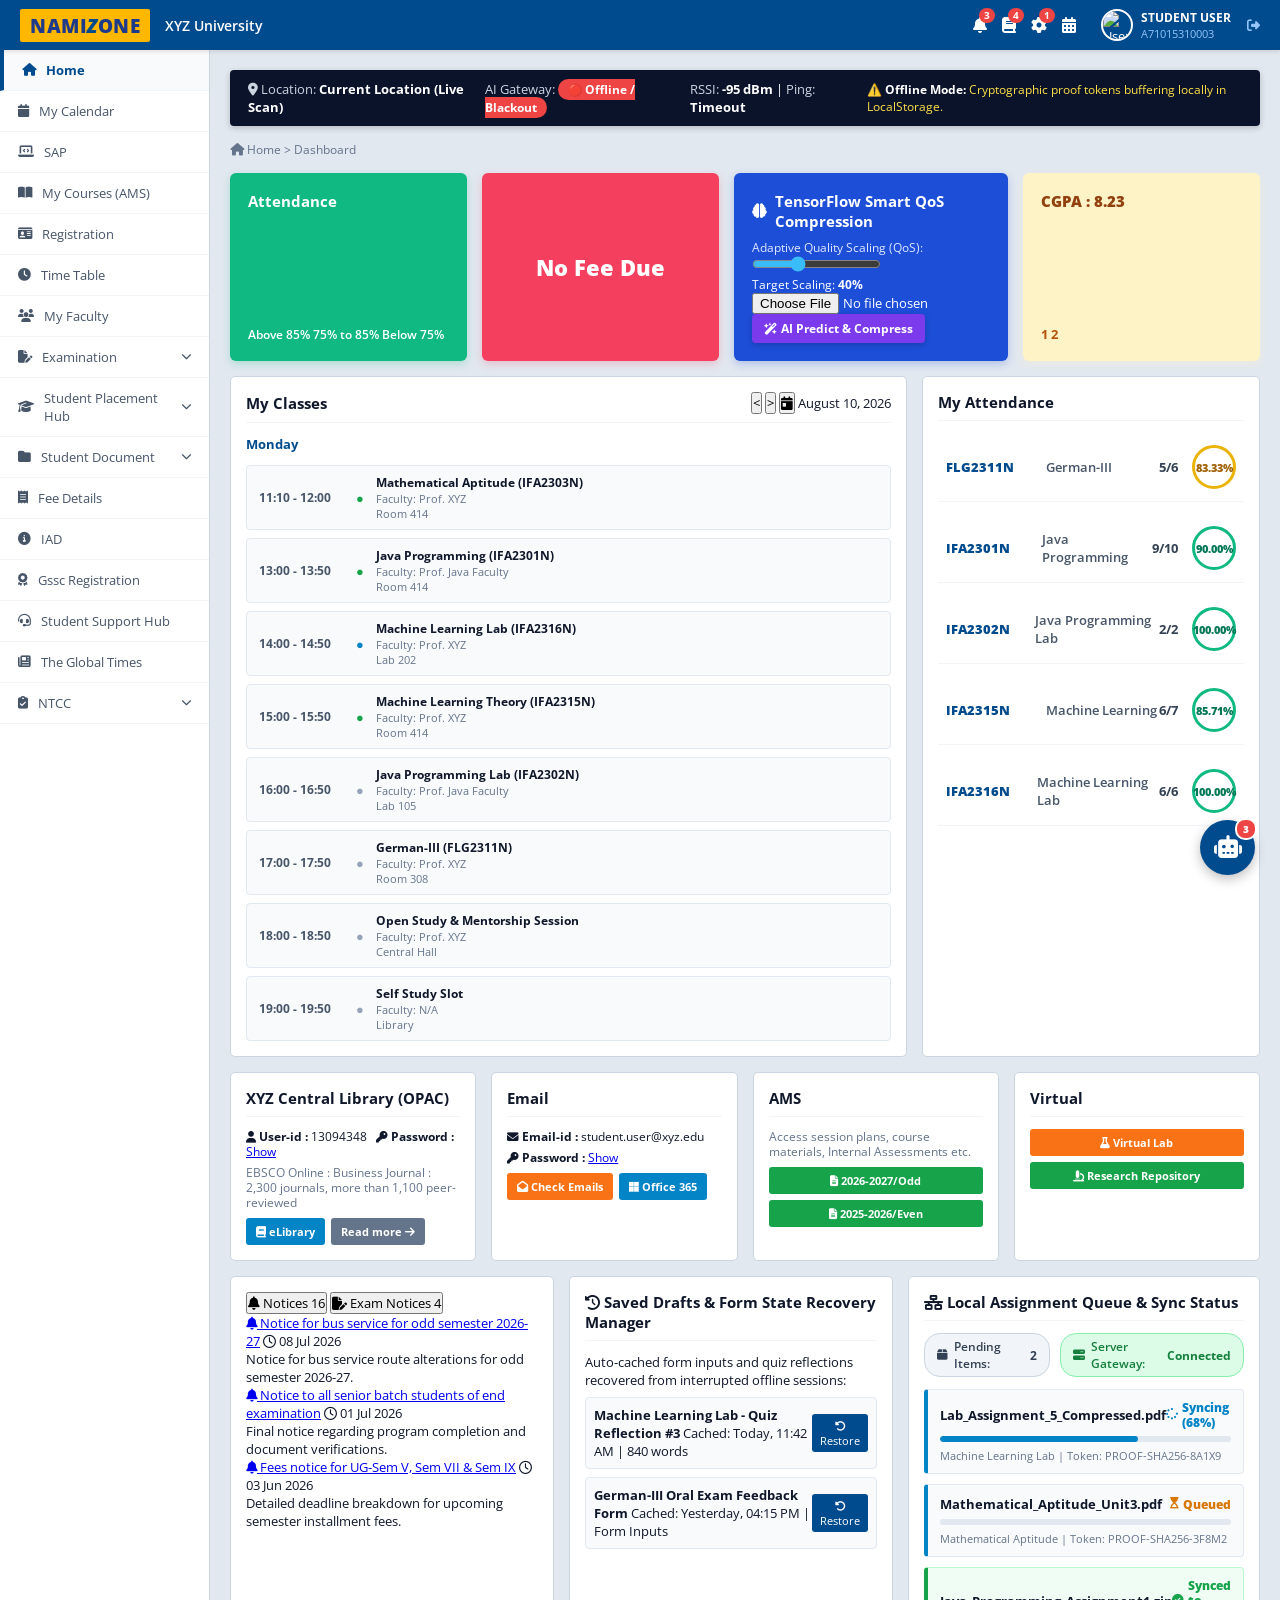
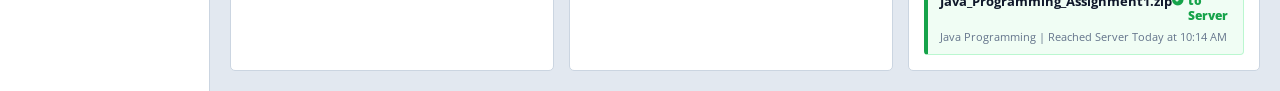
==== commit c1135e41: "Add real-time ongoing and cancelled class status sync between faculty and student dashboards" ====
--- a/dashboard.html
+++ b/dashboard.html
@@ -243,7 +243,7 @@
                         <div class="day-heading">Monday</div>
 
                         <!-- Slot 1 -->
-                        <div class="class-row">
+                        <div class="class-row" data-subject-code="IFA2303N">
                             <span class="time-col">11:10 - 12:00</span>
                             <span class="status-dot green">●</span>
                             <div class="class-info">
@@ -251,10 +251,11 @@
                                 <span>Faculty: Prof. XYZ</span>
                                 <span class="room">Room 414</span>
                             </div>
+                            <div class="class-status-pill" id="badge-IFA2303N"></div>
                         </div>
 
                         <!-- Slot 2 -->
-                        <div class="class-row">
+                        <div class="class-row" data-subject-code="IFA2301N">
                             <span class="time-col">13:00 - 13:50</span>
                             <span class="status-dot green">●</span>
                             <div class="class-info">
@@ -262,10 +263,11 @@
                                 <span>Faculty: Prof. Java Faculty</span>
                                 <span class="room">Room 414</span>
                             </div>
+                            <div class="class-status-pill" id="badge-IFA2301N"></div>
                         </div>
 
                         <!-- Slot 3 -->
-                        <div class="class-row">
+                        <div class="class-row" data-subject-code="IFA2316N">
                             <span class="time-col">14:00 - 14:50</span>
                             <span class="status-dot blue">●</span>
                             <div class="class-info">
@@ -273,10 +275,11 @@
                                 <span>Faculty: Prof. XYZ</span>
                                 <span class="room">Lab 202</span>
                             </div>
+                            <div class="class-status-pill" id="badge-IFA2316N"></div>
                         </div>
 
                         <!-- Slot 4 -->
-                        <div class="class-row">
+                        <div class="class-row" data-subject-code="IFA2315N">
                             <span class="time-col">15:00 - 15:50</span>
                             <span class="status-dot green">●</span>
                             <div class="class-info">
@@ -284,10 +287,11 @@
                                 <span>Faculty: Prof. XYZ</span>
                                 <span class="room">Room 414</span>
                             </div>
+                            <div class="class-status-pill" id="badge-IFA2315N"></div>
                         </div>
 
                         <!-- Slot 5 -->
-                        <div class="class-row unassigned">
+                        <div class="class-row unassigned" data-subject-code="IFA2302N">
                             <span class="time-col">16:00 - 16:50</span>
                             <span class="status-dot gray">●</span>
                             <div class="class-info">
@@ -295,10 +299,11 @@
                                 <span>Faculty: Prof. Java Faculty</span>
                                 <span class="room">Lab 105</span>
                             </div>
+                            <div class="class-status-pill" id="badge-IFA2302N"></div>
                         </div>
 
                         <!-- Slot 6 -->
-                        <div class="class-row unassigned">
+                        <div class="class-row unassigned" data-subject-code="FLG2311N">
                             <span class="time-col">17:00 - 17:50</span>
                             <span class="status-dot gray">●</span>
                             <div class="class-info">
@@ -306,6 +311,7 @@
                                 <span>Faculty: Prof. XYZ</span>
                                 <span class="room">Room 308</span>
                             </div>
+                            <div class="class-status-pill" id="badge-FLG2311N"></div>
                         </div>
 
                         <!-- Slot 7 -->
@@ -543,7 +549,6 @@
                             </div>
 
                             <div class="queue-items-list">
-                                <!-- Queue Item 1 -->
                                 <div class="queue-item">
                                     <div class="queue-item-header">
                                         <strong>Lab_Assignment_5_Compressed.pdf</strong>
@@ -555,7 +560,6 @@
                                     <span class="queue-meta">Machine Learning Lab | Token: PROOF-SHA256-8A1X9</span>
                                 </div>
 
-                                <!-- Queue Item 2 -->
                                 <div class="queue-item">
                                     <div class="queue-item-header">
                                         <strong>Mathematical_Aptitude_Unit3.pdf</strong>
@@ -567,7 +571,6 @@
                                     <span class="queue-meta">Mathematical Aptitude | Token: PROOF-SHA256-3F8M2</span>
                                 </div>
 
-                                <!-- Queue Item 3 -->
                                 <div class="queue-item completed">
                                     <div class="queue-item-header">
                                         <strong>Java_Programming_Assignment1.zip</strong>
--- a/dashboard-style.css
+++ b/dashboard-style.css
@@ -1,5 +1,5 @@
 /* ==========================================================================
-   NAMIZONE DASHBOARD — COMPLETE RESTORED STYLESHEET
+   NAMIZONE DASHBOARD — COMPLETE RESTORED STYLESHEET WITH LIVE CLASS BADGES
    ========================================================================== */
 
 * {
@@ -545,14 +545,28 @@
     margin-bottom: 4px;
 }
 
+/* CLASS ROWS & REAL-TIME STATUS PILLS */
 .class-row {
     display: flex;
     align-items: center;
     gap: 12px;
-    padding: 8px;
+    padding: 8px 12px;
     background: #F8FAFC;
     border: 1px solid #E2E8F0;
     border-radius: 4px;
+    position: relative;
+    transition: all 0.3s ease;
+}
+
+.class-row.row-ongoing {
+    border-left: 4px solid #16A34A;
+    background: #F0FDF4;
+}
+
+.class-row.row-cancelled {
+    border-left: 4px solid #EF4444;
+    background: #FEF2F2;
+    opacity: 0.9;
 }
 
 .time-col {
@@ -560,20 +574,74 @@
     font-size: 0.72rem;
     width: 85px;
     color: #475569;
-}
-
-.status-dot { font-size: 0.8rem; transition: color 0.3s; }
+    flex-shrink: 0;
+}
+
+.status-dot { 
+    font-size: 0.8rem; 
+    transition: color 0.3s; 
+    flex-shrink: 0;
+}
+
 .status-dot.green { color: #16A34A; }
 .status-dot.blue { color: #0284C7; }
 .status-dot.gray { color: #94A3B8; }
 
+.status-dot.pulse {
+    animation: pulseDot 1.5s infinite;
+}
+
+@keyframes pulseDot {
+    0% { transform: scale(1); opacity: 1; }
+    50% { transform: scale(1.3); opacity: 0.7; }
+    100% { transform: scale(1); opacity: 1; }
+}
+
 .class-info {
     display: flex;
     flex-direction: column;
+    flex: 1;
 }
 
 .class-info strong { font-size: 0.78rem; color: #0F172A; }
 .class-info span { font-size: 0.68rem; color: #64748B; }
+
+.class-status-pill {
+    margin-left: auto;
+    display: flex;
+    align-items: center;
+    flex-shrink: 0;
+}
+
+.badge-pill {
+    font-size: 0.7rem;
+    font-weight: 700;
+    padding: 4px 10px;
+    border-radius: 9999px;
+    display: inline-flex;
+    align-items: center;
+    gap: 5px;
+    letter-spacing: 0.3px;
+    text-transform: uppercase;
+}
+
+.badge-pill.ongoing {
+    background-color: #DCFCE7;
+    color: #15803D;
+    border: 1px solid #86EFAC;
+    animation: pulseOngoing 1.8s infinite;
+}
+
+.badge-pill.cancelled {
+    background-color: #FEE2E2;
+    color: #B91C1C;
+    border: 1px solid #FCA5A5;
+}
+
+@keyframes pulseOngoing {
+    0%, 100% { opacity: 1; transform: scale(1); }
+    50% { opacity: 0.85; transform: scale(1.02); }
+}
 
 /* 3. MY ATTENDANCE — CIRCULAR OUTLINE BADGES */
 .attendance-list {
@@ -1066,6 +1134,28 @@
     border-color: #334155;
 }
 
+body.dark-mode .class-row.row-ongoing {
+    background: rgba(22, 163, 74, 0.15);
+    border-color: #16A34A;
+}
+
+body.dark-mode .class-row.row-cancelled {
+    background: rgba(239, 68, 68, 0.15);
+    border-color: #EF4444;
+}
+
+body.dark-mode .badge-pill.ongoing {
+    background-color: rgba(22, 163, 74, 0.25);
+    color: #4ADE80;
+    border-color: #22C55E;
+}
+
+body.dark-mode .badge-pill.cancelled {
+    background-color: rgba(239, 68, 68, 0.25);
+    color: #F87171;
+    border-color: #EF4444;
+}
+
 body.dark-mode .breadcrumb,
 body.dark-mode .sub-text,
 body.dark-mode .class-info span,
